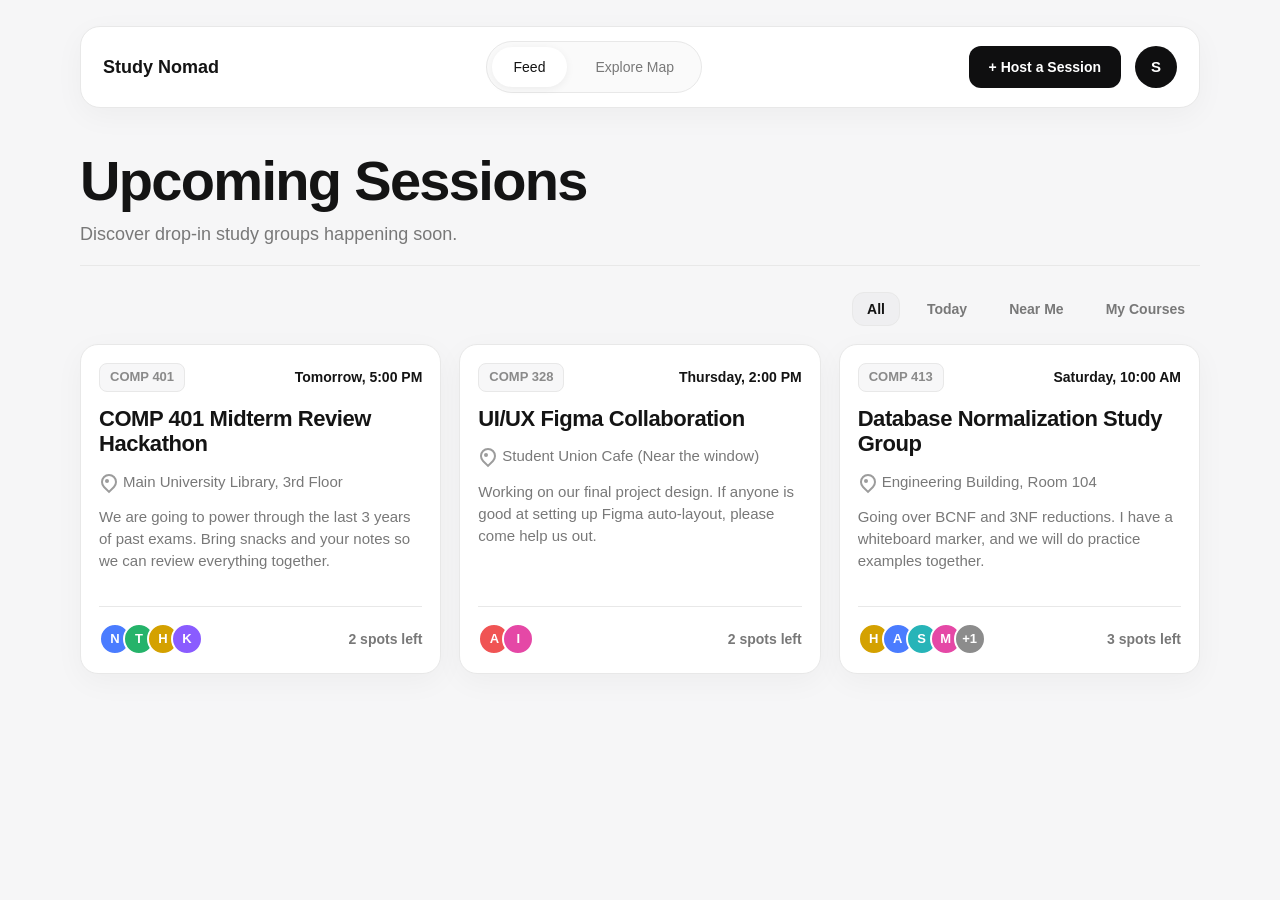
==== HomePage.html @ a81f2094 "Add files via upload Create Home page UI design  - Implement header - Add session cards layout -" ====
<!DOCTYPE html>
<html lang="en">
<head>
  <meta charset="UTF-8" />
  <meta name="viewport" content="width=device-width, initial-scale=1.0" />
  <title>Study Nomad - Home</title>
  <style>
    :root {
      --bg: #f6f6f7;
      --surface: #ffffff;
      --text: #141414;
      --muted: #787878;
      --line: #e8e8e8;
      --shadow: 0 8px 30px rgba(0, 0, 0, 0.04);
      --radius-lg: 24px;
      --radius-md: 18px;
      --radius-sm: 14px;
    }

    * {
      box-sizing: border-box;
      margin: 0;
      padding: 0;
    }

    body {
      font-family: Arial, Helvetica, sans-serif;
      background: var(--bg);
      color: var(--text);
      line-height: 1.45;
    }

    a {
      color: inherit;
      text-decoration: none;
    }

    .container {
      width: min(1120px, calc(100% - 32px));
      margin: 26px auto 48px;
    }

    .topbar {
      background: var(--surface);
      border: 1px solid var(--line);
      border-radius: 20px;
      min-height: 78px;
      display: flex;
      align-items: center;
      justify-content: space-between;
      padding: 14px 22px;
      box-shadow: var(--shadow);
      gap: 18px;
    }

    .brand {
      font-size: 18px;
      font-weight: 700;
      white-space: nowrap;
    }

    .nav-center {
      display: flex;
      align-items: center;
      justify-content: center;
      background: #fafafa;
      border: 1px solid var(--line);
      border-radius: 999px;
      padding: 5px;
      gap: 6px;
    }

    .nav-link {
      padding: 10px 22px;
      border-radius: 999px;
      color: var(--muted);
      font-size: 14px;
      font-weight: 500;
      transition: 0.2s ease;
    }

    .nav-link.active {
      background: #fff;
      color: var(--text);
      box-shadow: 0 2px 8px rgba(0, 0, 0, 0.06);
    }

    .topbar-actions {
      display: flex;
      align-items: center;
      gap: 14px;
    }

    .host-btn {
      background: #0f0f10;
      color: #fff;
      border: none;
      border-radius: 12px;
      padding: 13px 20px;
      font-size: 14px;
      font-weight: 600;
      cursor: pointer;
    }

    .avatar {
      width: 42px;
      height: 42px;
      border-radius: 50%;
      background: #0f0f10;
      color: #fff;
      display: grid;
      place-items: center;
      font-size: 15px;
      font-weight: 700;
      flex-shrink: 0;
    }

    .hero {
      margin-top: 44px;
    }

    .hero h1 {
      font-size: clamp(34px, 5vw, 56px);
      line-height: 1.05;
      margin-bottom: 10px;
      letter-spacing: -0.03em;
    }

    .hero p {
      color: var(--muted);
      font-size: 18px;
      margin-bottom: 18px;
    }

    .hero-divider {
      border: none;
      border-top: 1px solid var(--line);
      margin-top: 6px;
    }

    .filters {
      display: flex;
      justify-content: flex-end;
      flex-wrap: wrap;
      gap: 12px;
      margin: 26px 0 18px;
    }

    .filter-btn {
      border: 1px solid transparent;
      background: transparent;
      color: var(--muted);
      border-radius: 12px;
      padding: 8px 14px;
      font-size: 14px;
      font-weight: 600;
      cursor: pointer;
    }

    .filter-btn.active {
      background: #efeff1;
      color: var(--text);
      border-color: var(--line);
    }

    .sessions-grid {
      display: grid;
      grid-template-columns: repeat(3, 1fr);
      gap: 18px;
    }

    .session-card {
      background: var(--surface);
      border: 1px solid var(--line);
      border-radius: var(--radius-md);
      box-shadow: var(--shadow);
      padding: 18px;
      display: flex;
      flex-direction: column;
      min-height: 330px;
    }

    .session-top {
      display: flex;
      justify-content: space-between;
      align-items: center;
      gap: 10px;
      margin-bottom: 14px;
    }

    .tag {
      display: inline-flex;
      align-items: center;
      justify-content: center;
      min-height: 28px;
      padding: 4px 10px;
      border: 1px solid var(--line);
      background: #f7f7f8;
      border-radius: 8px;
      font-size: 13px;
      font-weight: 700;
      color: #8a8a8a;
    }

    .time {
      font-size: 14px;
      font-weight: 700;
    }

    .session-title {
      font-size: 22px;
      line-height: 1.15;
      margin-bottom: 14px;
      letter-spacing: -0.02em;
    }

    .location {
      display: flex;
      align-items: center;
      gap: 8px;
      color: var(--muted);
      font-size: 15px;
      margin-bottom: 14px;
    }

    .description {
      color: var(--muted);
      font-size: 15px;
      margin-bottom: 28px;
      display: -webkit-box;
      -webkit-line-clamp: 3;
      -webkit-box-orient: vertical;
      overflow: hidden;
    }

    .card-divider {
      border: none;
      border-top: 1px solid var(--line);
      margin-top: auto;
      margin-bottom: 16px;
    }

    .card-footer {
      display: flex;
      align-items: center;
      justify-content: space-between;
      gap: 12px;
    }

    .avatars {
      display: flex;
      align-items: center;
    }

    .mini-avatar {
      width: 32px;
      height: 32px;
      border-radius: 50%;
      display: grid;
      place-items: center;
      color: #fff;
      font-size: 13px;
      font-weight: 700;
      border: 2px solid #fff;
      margin-left: -8px;
    }

    .mini-avatar:first-child {
      margin-left: 0;
    }

    .blue { background: #4a7cff; }
    .green { background: #25b36a; }
    .yellow { background: #d4a100; }
    .purple { background: #8a5cff; }
    .red { background: #f05454; }
    .pink { background: #e548a6; }
    .teal { background: #27b4b8; }
    .gray { background: #8c8c8c; }

    .spots {
      color: var(--muted);
      font-size: 14px;
      font-weight: 600;
      white-space: nowrap;
    }

    .location-icon {
      width: 16px;
      height: 16px;
      display: inline-block;
      position: relative;
      flex-shrink: 0;
    }

    .location-icon::before {
      content: "";
      position: absolute;
      width: 12px;
      height: 12px;
      border: 2px solid #9c9c9c;
      border-radius: 50% 50% 50% 0;
      transform: rotate(-45deg);
      top: 0;
      left: 2px;
    }

    .location-icon::after {
      content: "";
      position: absolute;
      width: 4px;
      height: 4px;
      background: #9c9c9c;
      border-radius: 50%;
      top: 5px;
      left: 6px;
    }

    @media (max-width: 980px) {
      .sessions-grid {
        grid-template-columns: repeat(2, 1fr);
      }

      .topbar {
        flex-wrap: wrap;
        justify-content: center;
      }

      .brand {
        width: 100%;
        text-align: center;
      }
    }

    @media (max-width: 680px) {
      .container {
        width: min(100% - 20px, 100%);
        margin-top: 16px;
      }

      .topbar {
        padding: 14px;
        border-radius: 18px;
      }

      .nav-center {
        width: 100%;
      }

      .nav-link {
        flex: 1;
        text-align: center;
        padding: 10px 12px;
      }

      .topbar-actions {
        width: 100%;
        justify-content: space-between;
      }

      .host-btn {
        flex: 1;
      }

      .hero {
        margin-top: 28px;
      }

      .hero p {
        font-size: 16px;
      }

      .filters {
        justify-content: flex-start;
        gap: 8px;
      }

      .sessions-grid {
        grid-template-columns: 1fr;
      }

      .session-card {
        min-height: auto;
      }

      .session-title {
        font-size: 28px;
      }
    }
  </style>
</head>
<body>
  <div class="container">
    <header class="topbar">
      <a href="#" class="brand">Study Nomad</a>

      <nav class="nav-center">
        <a class="nav-link active" href="#">Feed</a>
        <a class="nav-link" href="#">Explore Map</a>
      </nav>

      <div class="topbar-actions">
        <button class="host-btn">+ Host a Session</button>
        <div class="avatar">S</div>
      </div>
    </header>

    <section class="hero">
      <h1>Upcoming Sessions</h1>
      <p>Discover drop-in study groups happening soon.</p>
      <hr class="hero-divider" />
    </section>

    <section class="filters">
      <button class="filter-btn active">All</button>
      <button class="filter-btn">Today</button>
      <button class="filter-btn">Near Me</button>
      <button class="filter-btn">My Courses</button>
    </section>

    <main class="sessions-grid">
      <article class="session-card">
        <div class="session-top">
          <span class="tag">COMP 401</span>
          <span class="time">Tomorrow, 5:00 PM</span>
        </div>

        <h2 class="session-title">COMP 401 Midterm Review Hackathon</h2>

        <div class="location">
          <span class="location-icon"></span>
          <span>Main University Library, 3rd Floor</span>
        </div>

        <p class="description">
          We are going to power through the last 3 years of past exams. Bring snacks and your notes so we can review everything together.
        </p>

        <hr class="card-divider" />

        <div class="card-footer">
          <div class="avatars">
            <div class="mini-avatar blue">N</div>
            <div class="mini-avatar green">T</div>
            <div class="mini-avatar yellow">H</div>
            <div class="mini-avatar purple">K</div>
          </div>
          <span class="spots">2 spots left</span>
        </div>
      </article>

      <article class="session-card">
        <div class="session-top">
          <span class="tag">COMP 328</span>
          <span class="time">Thursday, 2:00 PM</span>
        </div>

        <h2 class="session-title">UI/UX Figma Collaboration</h2>

        <div class="location">
          <span class="location-icon"></span>
          <span>Student Union Cafe (Near the window)</span>
        </div>

        <p class="description">
          Working on our final project design. If anyone is good at setting up Figma auto-layout, please come help us out.
        </p>

        <hr class="card-divider" />

        <div class="card-footer">
          <div class="avatars">
            <div class="mini-avatar red">A</div>
            <div class="mini-avatar pink">I</div>
          </div>
          <span class="spots">2 spots left</span>
        </div>
      </article>

      <article class="session-card">
        <div class="session-top">
          <span class="tag">COMP 413</span>
          <span class="time">Saturday, 10:00 AM</span>
        </div>

        <h2 class="session-title">Database Normalization Study Group</h2>

        <div class="location">
          <span class="location-icon"></span>
          <span>Engineering Building, Room 104</span>
        </div>

        <p class="description">
          Going over BCNF and 3NF reductions. I have a whiteboard marker, and we will do practice examples together.
        </p>

        <hr class="card-divider" />

        <div class="card-footer">
          <div class="avatars">
            <div class="mini-avatar yellow">H</div>
            <div class="mini-avatar blue">A</div>
            <div class="mini-avatar teal">S</div>
            <div class="mini-avatar pink">M</div>
            <div class="mini-avatar gray">+1</div>
          </div>
          <span class="spots">3 spots left</span>
        </div>
      </article>
    </main>
  </div>
</body>
</html>
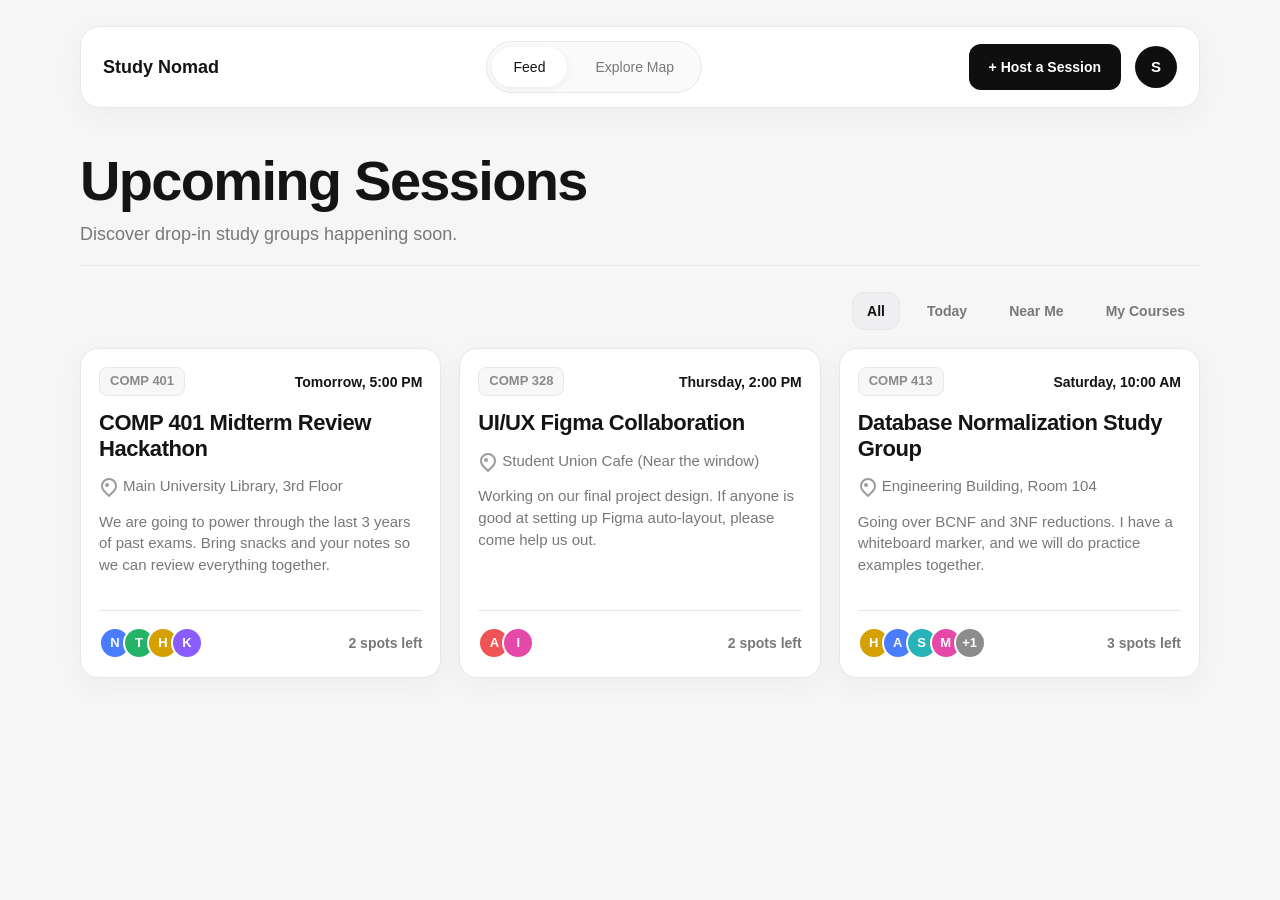
==== commit c3aeab48: "Added style.css Removed css part from HomePage Created a new file containing css part" ====
--- a/HomePage.html
+++ b/HomePage.html
@@ -1,393 +1,10 @@
 <!DOCTYPE html>
 <html lang="en">
-<head>
-  <meta charset="UTF-8" />
-  <meta name="viewport" content="width=device-width, initial-scale=1.0" />
-  <title>Study Nomad - Home</title>
-  <style>
-    :root {
-      --bg: #f6f6f7;
-      --surface: #ffffff;
-      --text: #141414;
-      --muted: #787878;
-      --line: #e8e8e8;
-      --shadow: 0 8px 30px rgba(0, 0, 0, 0.04);
-      --radius-lg: 24px;
-      --radius-md: 18px;
-      --radius-sm: 14px;
-    }
-
-    * {
-      box-sizing: border-box;
-      margin: 0;
-      padding: 0;
-    }
-
-    body {
-      font-family: Arial, Helvetica, sans-serif;
-      background: var(--bg);
-      color: var(--text);
-      line-height: 1.45;
-    }
-
-    a {
-      color: inherit;
-      text-decoration: none;
-    }
-
-    .container {
-      width: min(1120px, calc(100% - 32px));
-      margin: 26px auto 48px;
-    }
-
-    .topbar {
-      background: var(--surface);
-      border: 1px solid var(--line);
-      border-radius: 20px;
-      min-height: 78px;
-      display: flex;
-      align-items: center;
-      justify-content: space-between;
-      padding: 14px 22px;
-      box-shadow: var(--shadow);
-      gap: 18px;
-    }
-
-    .brand {
-      font-size: 18px;
-      font-weight: 700;
-      white-space: nowrap;
-    }
-
-    .nav-center {
-      display: flex;
-      align-items: center;
-      justify-content: center;
-      background: #fafafa;
-      border: 1px solid var(--line);
-      border-radius: 999px;
-      padding: 5px;
-      gap: 6px;
-    }
-
-    .nav-link {
-      padding: 10px 22px;
-      border-radius: 999px;
-      color: var(--muted);
-      font-size: 14px;
-      font-weight: 500;
-      transition: 0.2s ease;
-    }
-
-    .nav-link.active {
-      background: #fff;
-      color: var(--text);
-      box-shadow: 0 2px 8px rgba(0, 0, 0, 0.06);
-    }
-
-    .topbar-actions {
-      display: flex;
-      align-items: center;
-      gap: 14px;
-    }
-
-    .host-btn {
-      background: #0f0f10;
-      color: #fff;
-      border: none;
-      border-radius: 12px;
-      padding: 13px 20px;
-      font-size: 14px;
-      font-weight: 600;
-      cursor: pointer;
-    }
-
-    .avatar {
-      width: 42px;
-      height: 42px;
-      border-radius: 50%;
-      background: #0f0f10;
-      color: #fff;
-      display: grid;
-      place-items: center;
-      font-size: 15px;
-      font-weight: 700;
-      flex-shrink: 0;
-    }
-
-    .hero {
-      margin-top: 44px;
-    }
-
-    .hero h1 {
-      font-size: clamp(34px, 5vw, 56px);
-      line-height: 1.05;
-      margin-bottom: 10px;
-      letter-spacing: -0.03em;
-    }
-
-    .hero p {
-      color: var(--muted);
-      font-size: 18px;
-      margin-bottom: 18px;
-    }
-
-    .hero-divider {
-      border: none;
-      border-top: 1px solid var(--line);
-      margin-top: 6px;
-    }
-
-    .filters {
-      display: flex;
-      justify-content: flex-end;
-      flex-wrap: wrap;
-      gap: 12px;
-      margin: 26px 0 18px;
-    }
-
-    .filter-btn {
-      border: 1px solid transparent;
-      background: transparent;
-      color: var(--muted);
-      border-radius: 12px;
-      padding: 8px 14px;
-      font-size: 14px;
-      font-weight: 600;
-      cursor: pointer;
-    }
-
-    .filter-btn.active {
-      background: #efeff1;
-      color: var(--text);
-      border-color: var(--line);
-    }
-
-    .sessions-grid {
-      display: grid;
-      grid-template-columns: repeat(3, 1fr);
-      gap: 18px;
-    }
-
-    .session-card {
-      background: var(--surface);
-      border: 1px solid var(--line);
-      border-radius: var(--radius-md);
-      box-shadow: var(--shadow);
-      padding: 18px;
-      display: flex;
-      flex-direction: column;
-      min-height: 330px;
-    }
-
-    .session-top {
-      display: flex;
-      justify-content: space-between;
-      align-items: center;
-      gap: 10px;
-      margin-bottom: 14px;
-    }
-
-    .tag {
-      display: inline-flex;
-      align-items: center;
-      justify-content: center;
-      min-height: 28px;
-      padding: 4px 10px;
-      border: 1px solid var(--line);
-      background: #f7f7f8;
-      border-radius: 8px;
-      font-size: 13px;
-      font-weight: 700;
-      color: #8a8a8a;
-    }
-
-    .time {
-      font-size: 14px;
-      font-weight: 700;
-    }
-
-    .session-title {
-      font-size: 22px;
-      line-height: 1.15;
-      margin-bottom: 14px;
-      letter-spacing: -0.02em;
-    }
-
-    .location {
-      display: flex;
-      align-items: center;
-      gap: 8px;
-      color: var(--muted);
-      font-size: 15px;
-      margin-bottom: 14px;
-    }
-
-    .description {
-      color: var(--muted);
-      font-size: 15px;
-      margin-bottom: 28px;
-      display: -webkit-box;
-      -webkit-line-clamp: 3;
-      -webkit-box-orient: vertical;
-      overflow: hidden;
-    }
-
-    .card-divider {
-      border: none;
-      border-top: 1px solid var(--line);
-      margin-top: auto;
-      margin-bottom: 16px;
-    }
-
-    .card-footer {
-      display: flex;
-      align-items: center;
-      justify-content: space-between;
-      gap: 12px;
-    }
-
-    .avatars {
-      display: flex;
-      align-items: center;
-    }
-
-    .mini-avatar {
-      width: 32px;
-      height: 32px;
-      border-radius: 50%;
-      display: grid;
-      place-items: center;
-      color: #fff;
-      font-size: 13px;
-      font-weight: 700;
-      border: 2px solid #fff;
-      margin-left: -8px;
-    }
-
-    .mini-avatar:first-child {
-      margin-left: 0;
-    }
-
-    .blue { background: #4a7cff; }
-    .green { background: #25b36a; }
-    .yellow { background: #d4a100; }
-    .purple { background: #8a5cff; }
-    .red { background: #f05454; }
-    .pink { background: #e548a6; }
-    .teal { background: #27b4b8; }
-    .gray { background: #8c8c8c; }
-
-    .spots {
-      color: var(--muted);
-      font-size: 14px;
-      font-weight: 600;
-      white-space: nowrap;
-    }
-
-    .location-icon {
-      width: 16px;
-      height: 16px;
-      display: inline-block;
-      position: relative;
-      flex-shrink: 0;
-    }
-
-    .location-icon::before {
-      content: "";
-      position: absolute;
-      width: 12px;
-      height: 12px;
-      border: 2px solid #9c9c9c;
-      border-radius: 50% 50% 50% 0;
-      transform: rotate(-45deg);
-      top: 0;
-      left: 2px;
-    }
-
-    .location-icon::after {
-      content: "";
-      position: absolute;
-      width: 4px;
-      height: 4px;
-      background: #9c9c9c;
-      border-radius: 50%;
-      top: 5px;
-      left: 6px;
-    }
-
-    @media (max-width: 980px) {
-      .sessions-grid {
-        grid-template-columns: repeat(2, 1fr);
-      }
-
-      .topbar {
-        flex-wrap: wrap;
-        justify-content: center;
-      }
-
-      .brand {
-        width: 100%;
-        text-align: center;
-      }
-    }
-
-    @media (max-width: 680px) {
-      .container {
-        width: min(100% - 20px, 100%);
-        margin-top: 16px;
-      }
-
-      .topbar {
-        padding: 14px;
-        border-radius: 18px;
-      }
-
-      .nav-center {
-        width: 100%;
-      }
-
-      .nav-link {
-        flex: 1;
-        text-align: center;
-        padding: 10px 12px;
-      }
-
-      .topbar-actions {
-        width: 100%;
-        justify-content: space-between;
-      }
-
-      .host-btn {
-        flex: 1;
-      }
-
-      .hero {
-        margin-top: 28px;
-      }
-
-      .hero p {
-        font-size: 16px;
-      }
-
-      .filters {
-        justify-content: flex-start;
-        gap: 8px;
-      }
-
-      .sessions-grid {
-        grid-template-columns: 1fr;
-      }
-
-      .session-card {
-        min-height: auto;
-      }
-
-      .session-title {
-        font-size: 28px;
-      }
-    }
-  </style>
+  <head>
+    <link rel="stylesheet" href="style.css" />
+    <meta charset="UTF-8" />
+    <meta name="viewport" content="width=device-width, initial-scale=1.0" />
+    <title>Study Nomad - Home</title>
 </head>
 <body>
   <div class="container">
--- a/style.css
+++ b/style.css
@@ -0,0 +1,664 @@
+:root {
+  --bg: #f6f6f7;
+  --surface: #ffffff;
+  --text: #141414;
+  --muted: #787878;
+  --line: #e8e8e8;
+  --shadow: 0 8px 30px rgba(0, 0, 0, 0.04);
+  --radius-lg: 24px;
+  --radius-md: 18px;
+  --radius-sm: 14px;
+}
+
+* {
+  box-sizing: border-box;
+  margin: 0;
+  padding: 0;
+}
+
+body {
+  font-family: Arial, Helvetica, sans-serif;
+  background: var(--bg);
+  color: var(--text);
+  line-height: 1.45;
+}
+
+a {
+  color: inherit;
+  text-decoration: none;
+}
+
+button,
+input {
+  font: inherit;
+}
+
+img {
+  max-width: 100%;
+  display: block;
+}
+
+.container {
+  width: min(1120px, calc(100% - 32px));
+  margin: 26px auto 48px;
+}
+
+/* =========================
+   HEADER
+========================= */
+
+.topbar {
+  background: var(--surface);
+  border: 1px solid var(--line);
+  border-radius: 20px;
+  min-height: 78px;
+  display: flex;
+  align-items: center;
+  justify-content: space-between;
+  padding: 14px 22px;
+  box-shadow: var(--shadow);
+  gap: 18px;
+}
+
+.brand {
+  font-size: 18px;
+  font-weight: 700;
+  white-space: nowrap;
+}
+
+.nav-center {
+  display: flex;
+  align-items: center;
+  justify-content: center;
+  background: #fafafa;
+  border: 1px solid var(--line);
+  border-radius: 999px;
+  padding: 5px;
+  gap: 6px;
+}
+
+.nav-link {
+  padding: 10px 22px;
+  border-radius: 999px;
+  color: var(--muted);
+  font-size: 14px;
+  font-weight: 500;
+  transition: 0.2s ease;
+}
+
+.nav-link.active {
+  background: #fff;
+  color: var(--text);
+  box-shadow: 0 2px 8px rgba(0, 0, 0, 0.06);
+}
+
+.topbar-actions {
+  display: flex;
+  align-items: center;
+  gap: 14px;
+}
+
+.host-btn {
+  background: #0f0f10;
+  color: #fff;
+  border: none;
+  border-radius: 12px;
+  padding: 13px 20px;
+  font-size: 14px;
+  font-weight: 600;
+  cursor: pointer;
+  transition: 0.2s ease;
+}
+
+.host-btn:hover {
+  opacity: 0.92;
+}
+
+.avatar {
+  width: 42px;
+  height: 42px;
+  border-radius: 50%;
+  background: #0f0f10;
+  color: #fff;
+  display: grid;
+  place-items: center;
+  font-size: 15px;
+  font-weight: 700;
+  flex-shrink: 0;
+}
+
+/* =========================
+   HOME PAGE
+========================= */
+
+.hero {
+  margin-top: 44px;
+}
+
+.hero h1 {
+  font-size: clamp(34px, 5vw, 56px);
+  line-height: 1.05;
+  margin-bottom: 10px;
+  letter-spacing: -0.03em;
+}
+
+.hero p {
+  color: var(--muted);
+  font-size: 18px;
+  margin-bottom: 18px;
+}
+
+.hero-divider {
+  border: none;
+  border-top: 1px solid var(--line);
+  margin-top: 6px;
+}
+
+.filters {
+  display: flex;
+  justify-content: flex-end;
+  flex-wrap: wrap;
+  gap: 12px;
+  margin: 26px 0 18px;
+}
+
+.filter-btn {
+  border: 1px solid transparent;
+  background: transparent;
+  color: var(--muted);
+  border-radius: 12px;
+  padding: 8px 14px;
+  font-size: 14px;
+  font-weight: 600;
+  cursor: pointer;
+  transition: 0.2s ease;
+}
+
+.filter-btn.active {
+  background: #efeff1;
+  color: var(--text);
+  border-color: var(--line);
+}
+
+.sessions-grid {
+  display: grid;
+  grid-template-columns: repeat(3, 1fr);
+  gap: 18px;
+}
+
+.session-card-link {
+  text-decoration: none;
+  color: inherit;
+  display: block;
+}
+
+.session-card-link .session-card {
+  transition: transform 0.2s ease, box-shadow 0.2s ease;
+}
+
+.session-card-link:hover .session-card {
+  transform: translateY(-4px);
+  box-shadow: 0 12px 30px rgba(0, 0, 0, 0.08);
+}
+
+.session-card {
+  background: var(--surface);
+  border: 1px solid var(--line);
+  border-radius: var(--radius-md);
+  box-shadow: var(--shadow);
+  padding: 18px;
+  display: flex;
+  flex-direction: column;
+  min-height: 330px;
+}
+
+.session-top {
+  display: flex;
+  justify-content: space-between;
+  align-items: center;
+  gap: 10px;
+  margin-bottom: 14px;
+}
+
+.tag {
+  display: inline-flex;
+  align-items: center;
+  justify-content: center;
+  min-height: 28px;
+  padding: 4px 10px;
+  border: 1px solid var(--line);
+  background: #f7f7f8;
+  border-radius: 8px;
+  font-size: 13px;
+  font-weight: 700;
+  color: #8a8a8a;
+}
+
+.time {
+  font-size: 14px;
+  font-weight: 700;
+}
+
+.session-title {
+  font-size: 22px;
+  line-height: 1.15;
+  margin-bottom: 14px;
+  letter-spacing: -0.02em;
+}
+
+.location {
+  display: flex;
+  align-items: center;
+  gap: 8px;
+  color: var(--muted);
+  font-size: 15px;
+  margin-bottom: 14px;
+}
+
+.description {
+  color: var(--muted);
+  font-size: 15px;
+  margin-bottom: 28px;
+  display: -webkit-box;
+  -webkit-box-orient: vertical;
+  -webkit-line-clamp: 3;
+  overflow: hidden;
+}
+
+.card-divider {
+  border: none;
+  border-top: 1px solid var(--line);
+  margin-top: auto;
+  margin-bottom: 16px;
+}
+
+.card-footer {
+  display: flex;
+  align-items: center;
+  justify-content: space-between;
+  gap: 12px;
+}
+
+.avatars {
+  display: flex;
+  align-items: center;
+}
+
+.mini-avatar {
+  width: 32px;
+  height: 32px;
+  border-radius: 50%;
+  display: grid;
+  place-items: center;
+  color: #fff;
+  font-size: 13px;
+  font-weight: 700;
+  border: 2px solid #fff;
+  margin-left: -8px;
+}
+
+.mini-avatar:first-child {
+  margin-left: 0;
+}
+
+.spots {
+  color: var(--muted);
+  font-size: 14px;
+  font-weight: 600;
+  white-space: nowrap;
+}
+
+/* =========================
+   SESSION DETAILS PAGE
+========================= */
+
+.session-details-page {
+  margin-top: 18px;
+}
+
+.back-link {
+  display: inline-block;
+  margin: 28px 0 20px;
+  color: #6f6f6f;
+  font-weight: 500;
+  transition: 0.2s ease;
+}
+
+.back-link:hover {
+  color: #111;
+}
+
+.session-hero-card,
+.session-section {
+  background: #fff;
+  border: 1px solid #e8e8e8;
+  border-radius: 20px;
+  box-shadow: 0 8px 30px rgba(0, 0, 0, 0.04);
+}
+
+.session-hero-card {
+  display: flex;
+  justify-content: space-between;
+  gap: 24px;
+  padding: 28px;
+  margin-bottom: 24px;
+  flex-wrap: wrap;
+}
+
+.session-main-info {
+  flex: 1 1 500px;
+}
+
+.session-main-info h1 {
+  font-size: clamp(30px, 5vw, 54px);
+  line-height: 1.08;
+  margin: 18px 0 14px;
+  letter-spacing: -0.03em;
+}
+
+.session-meta {
+  color: #787878;
+  font-size: 18px;
+}
+
+.session-side-box {
+  width: 220px;
+  min-height: 190px;
+  border: 1px solid #ececec;
+  border-radius: 18px;
+  background: #f7f7f8;
+  padding: 24px;
+  display: flex;
+  flex-direction: column;
+  justify-content: center;
+  align-items: center;
+  flex-shrink: 0;
+}
+
+.session-side-box h2 {
+  font-size: 42px;
+  margin-bottom: 8px;
+}
+
+.session-side-box p {
+  color: #787878;
+  margin-bottom: 20px;
+}
+
+.rsvp-btn {
+  width: 100%;
+  border: none;
+  background: #111;
+  color: #fff;
+  border-radius: 12px;
+  padding: 14px;
+  font-weight: 700;
+  cursor: pointer;
+  transition: 0.2s ease;
+}
+
+.rsvp-btn:hover {
+  opacity: 0.92;
+}
+
+.session-section {
+  padding: 28px;
+  margin-bottom: 24px;
+}
+
+.session-section h2 {
+  margin-bottom: 14px;
+  font-size: 30px;
+}
+
+.session-section p {
+  color: #787878;
+  font-size: 17px;
+}
+
+.session-bottom-grid {
+  display: grid;
+  grid-template-columns: 2fr 1fr;
+  gap: 24px;
+}
+
+.message-box {
+  min-height: 180px;
+  border: 1px solid #ececec;
+  border-radius: 14px;
+  display: grid;
+  place-items: center;
+  color: #8a8a8a;
+  margin-bottom: 18px;
+  text-align: center;
+  padding: 20px;
+}
+
+.message-form {
+  display: flex;
+  gap: 12px;
+}
+
+.message-form input {
+  flex: 1;
+  border: 1px solid #ddd;
+  border-radius: 12px;
+  padding: 14px 16px;
+  font-size: 15px;
+  outline: none;
+}
+
+.message-form input:focus {
+  border-color: #bbb;
+}
+
+.message-form button {
+  border: none;
+  background: #111;
+  color: #fff;
+  border-radius: 12px;
+  padding: 14px 22px;
+  font-weight: 700;
+  cursor: pointer;
+  transition: 0.2s ease;
+}
+
+.message-form button:hover {
+  opacity: 0.92;
+}
+
+.attendees-box .attendee-item {
+  display: flex;
+  align-items: center;
+  gap: 12px;
+  margin-bottom: 16px;
+}
+
+.attendee-item strong {
+  display: block;
+  font-size: 16px;
+}
+
+.attendee-item p {
+  font-size: 14px;
+  color: #8a8a8a;
+}
+
+/* =========================
+   LOCATION ICON
+========================= */
+
+.location-icon {
+  width: 16px;
+  height: 16px;
+  display: inline-block;
+  position: relative;
+  flex-shrink: 0;
+}
+
+.location-icon::before {
+  content: "";
+  position: absolute;
+  width: 12px;
+  height: 12px;
+  border: 2px solid #9c9c9c;
+  border-radius: 50% 50% 50% 0;
+  transform: rotate(-45deg);
+  top: 0;
+  left: 2px;
+}
+
+.location-icon::after {
+  content: "";
+  position: absolute;
+  width: 4px;
+  height: 4px;
+  background: #9c9c9c;
+  border-radius: 50%;
+  top: 5px;
+  left: 6px;
+}
+
+/* =========================
+   AVATAR COLORS
+========================= */
+
+.blue {
+  background: #4a7cff;
+}
+
+.green {
+  background: #25b36a;
+}
+
+.yellow {
+  background: #d4a100;
+}
+
+.purple {
+  background: #8a5cff;
+}
+
+.red {
+  background: #f05454;
+}
+
+.pink {
+  background: #e548a6;
+}
+
+.teal {
+  background: #27b4b8;
+}
+
+.gray {
+  background: #8c8c8c;
+}
+
+/* =========================
+   RESPONSIVE
+========================= */
+
+@media (max-width: 980px) {
+  .sessions-grid {
+    grid-template-columns: repeat(2, 1fr);
+  }
+
+  .topbar {
+    flex-wrap: wrap;
+    justify-content: center;
+  }
+
+  .brand {
+    width: 100%;
+    text-align: center;
+  }
+
+  .session-bottom-grid {
+    grid-template-columns: 1fr;
+  }
+}
+
+@media (max-width: 680px) {
+  .container {
+    width: min(100% - 20px, 100%);
+    margin-top: 16px;
+  }
+
+  .topbar {
+    padding: 14px;
+    border-radius: 18px;
+  }
+
+  .nav-center {
+    width: 100%;
+  }
+
+  .nav-link {
+    flex: 1;
+    text-align: center;
+    padding: 10px 12px;
+  }
+
+  .topbar-actions {
+    width: 100%;
+    justify-content: space-between;
+  }
+
+  .host-btn {
+    flex: 1;
+  }
+
+  .hero {
+    margin-top: 28px;
+  }
+
+  .hero p {
+    font-size: 16px;
+  }
+
+  .filters {
+    justify-content: flex-start;
+    gap: 8px;
+  }
+
+  .sessions-grid {
+    grid-template-columns: 1fr;
+  }
+
+  .session-card {
+    min-height: auto;
+  }
+
+  .session-title {
+    font-size: 28px;
+  }
+
+  .session-hero-card {
+    padding: 20px;
+  }
+
+  .session-section {
+    padding: 20px;
+  }
+
+  .session-side-box {
+    width: 100%;
+  }
+
+  .message-form {
+    flex-direction: column;
+  }
+
+  .message-form button {
+    width: 100%;
+  }
+
+  .session-section h2 {
+    font-size: 24px;
+  }
+
+  .session-meta {
+    font-size: 16px;
+  }
+}
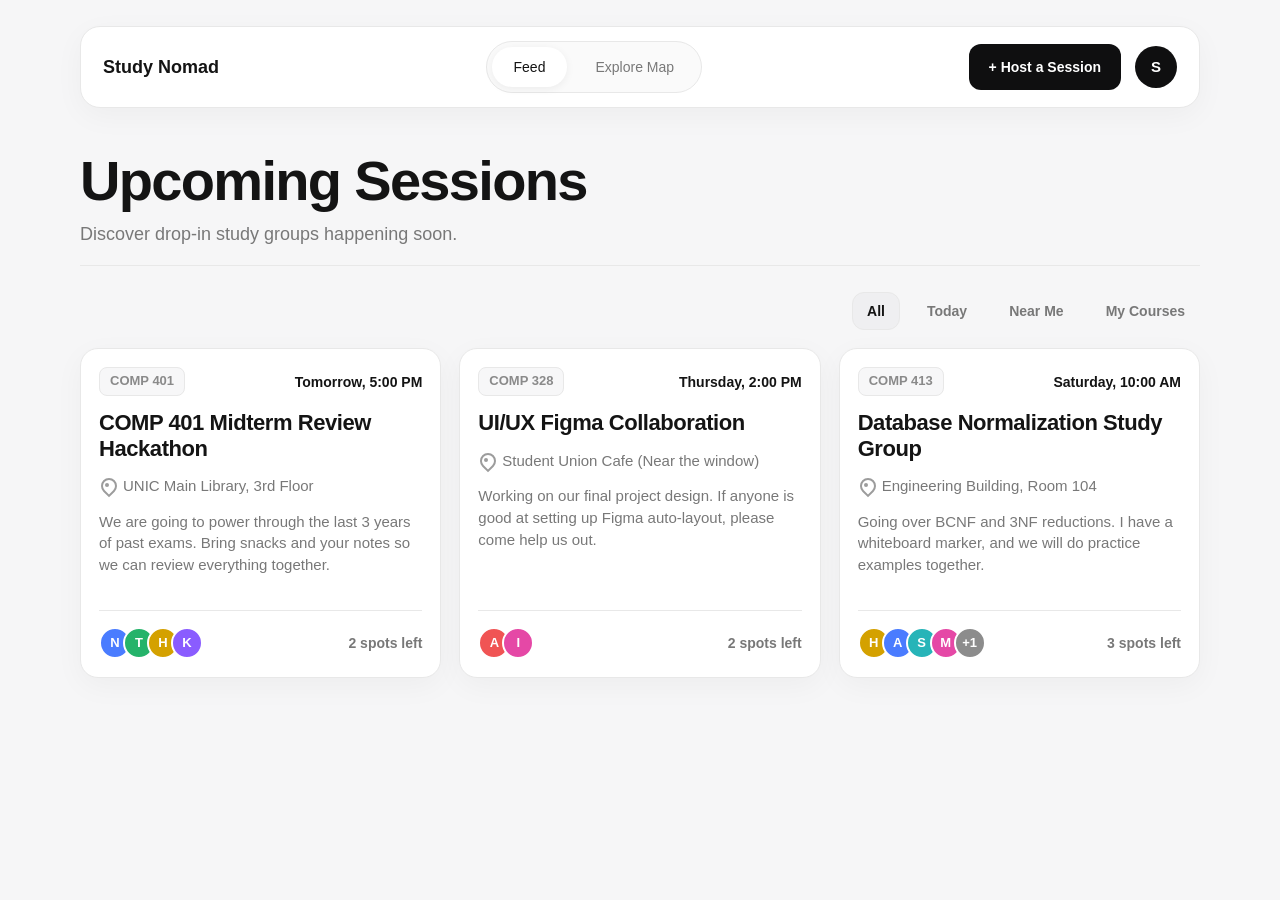
==== commit 4229ae86: "added explore page with a map, session details, and made all hrefs working with the navigation" ====
--- a/HomePage.html
+++ b/HomePage.html
@@ -1,130 +1,191 @@
-<!DOCTYPE html>
-<html lang="en">
-  <head>
-    <link rel="stylesheet" href="style.css" />
-    <meta charset="UTF-8" />
-    <meta name="viewport" content="width=device-width, initial-scale=1.0" />
-    <title>Study Nomad - Home</title>
-</head>
-<body>
-  <div class="container">
-    <header class="topbar">
-      <a href="#" class="brand">Study Nomad</a>
-
-      <nav class="nav-center">
-        <a class="nav-link active" href="#">Feed</a>
-        <a class="nav-link" href="#">Explore Map</a>
-      </nav>
-
-      <div class="topbar-actions">
-        <button class="host-btn">+ Host a Session</button>
-        <div class="avatar">S</div>
-      </div>
-    </header>
-
-    <section class="hero">
-      <h1>Upcoming Sessions</h1>
-      <p>Discover drop-in study groups happening soon.</p>
-      <hr class="hero-divider" />
-    </section>
-
-    <section class="filters">
-      <button class="filter-btn active">All</button>
-      <button class="filter-btn">Today</button>
-      <button class="filter-btn">Near Me</button>
-      <button class="filter-btn">My Courses</button>
-    </section>
-
-    <main class="sessions-grid">
-      <article class="session-card">
-        <div class="session-top">
-          <span class="tag">COMP 401</span>
-          <span class="time">Tomorrow, 5:00 PM</span>
-        </div>
-
-        <h2 class="session-title">COMP 401 Midterm Review Hackathon</h2>
-
-        <div class="location">
-          <span class="location-icon"></span>
-          <span>Main University Library, 3rd Floor</span>
-        </div>
-
-        <p class="description">
-          We are going to power through the last 3 years of past exams. Bring snacks and your notes so we can review everything together.
-        </p>
-
-        <hr class="card-divider" />
-
-        <div class="card-footer">
-          <div class="avatars">
-            <div class="mini-avatar blue">N</div>
-            <div class="mini-avatar green">T</div>
-            <div class="mini-avatar yellow">H</div>
-            <div class="mini-avatar purple">K</div>
-          </div>
-          <span class="spots">2 spots left</span>
-        </div>
-      </article>
-
-      <article class="session-card">
-        <div class="session-top">
-          <span class="tag">COMP 328</span>
-          <span class="time">Thursday, 2:00 PM</span>
-        </div>
-
-        <h2 class="session-title">UI/UX Figma Collaboration</h2>
-
-        <div class="location">
-          <span class="location-icon"></span>
-          <span>Student Union Cafe (Near the window)</span>
-        </div>
-
-        <p class="description">
-          Working on our final project design. If anyone is good at setting up Figma auto-layout, please come help us out.
-        </p>
-
-        <hr class="card-divider" />
-
-        <div class="card-footer">
-          <div class="avatars">
-            <div class="mini-avatar red">A</div>
-            <div class="mini-avatar pink">I</div>
-          </div>
-          <span class="spots">2 spots left</span>
-        </div>
-      </article>
-
-      <article class="session-card">
-        <div class="session-top">
-          <span class="tag">COMP 413</span>
-          <span class="time">Saturday, 10:00 AM</span>
-        </div>
-
-        <h2 class="session-title">Database Normalization Study Group</h2>
-
-        <div class="location">
-          <span class="location-icon"></span>
-          <span>Engineering Building, Room 104</span>
-        </div>
-
-        <p class="description">
-          Going over BCNF and 3NF reductions. I have a whiteboard marker, and we will do practice examples together.
-        </p>
-
-        <hr class="card-divider" />
-
-        <div class="card-footer">
-          <div class="avatars">
-            <div class="mini-avatar yellow">H</div>
-            <div class="mini-avatar blue">A</div>
-            <div class="mini-avatar teal">S</div>
-            <div class="mini-avatar pink">M</div>
-            <div class="mini-avatar gray">+1</div>
-          </div>
-          <span class="spots">3 spots left</span>
-        </div>
-      </article>
-    </main>
-  </div>
-</body>
-</html>
+<!DOCTYPE html>
+<html lang="en">
+  <head>
+    <link rel="stylesheet" href="style.css" />
+    <meta charset="UTF-8" />
+    <meta name="viewport" content="width=device-width, initial-scale=1.0" />
+    <title>Study Nomad - Home</title>
+</head>
+<body>
+  <div class="container">
+    <header class="topbar">
+      <a href="HomePage.html" class="brand">Study Nomad</a>
+
+      <nav class="nav-center">
+        <a class="nav-link active" href="HomePage.html">Feed</a>
+        <a class="nav-link" href="ExplorePage.html">Explore Map</a>
+      </nav>
+
+      <div class="topbar-actions">
+        <button class="host-btn">+ Host a Session</button>
+        <div class="avatar">S</div>
+      </div>
+    </header>
+
+    <section class="hero">
+      <h1>Upcoming Sessions</h1>
+      <p>Discover drop-in study groups happening soon.</p>
+      <hr class="hero-divider" />
+    </section>
+
+    <section class="filters">
+      <button class="filter-btn active" onclick="applyFilter('all', this)">All</button>
+      <button class="filter-btn" onclick="applyFilter('today', this)">Today</button>
+      <button class="filter-btn" onclick="applyFilter('near', this)">Near Me</button>
+      <button class="filter-btn" onclick="applyFilter('courses', this)">My Courses</button>
+    </section>
+
+    <!--
+      Each card gets data attributes used by the filter:
+        data-day   : "today" | "tomorrow" | "thursday" | "saturday"
+        data-dist  : "near" | "far"   (near = on/adjacent to UNIC campus)
+        data-mine  : "true" | "false"  (true = matches the user's enrolled courses: COMP 401, COMP 413)
+    -->
+    <main class="sessions-grid" id="sessions-grid">
+
+      <a class="session-card-link" href="SessionDetail.html?id=1"
+         data-day="tomorrow" data-dist="near" data-mine="true">
+        <article class="session-card">
+          <div class="session-top">
+            <span class="tag">COMP 401</span>
+            <span class="time">Tomorrow, 5:00 PM</span>
+          </div>
+
+          <h2 class="session-title">COMP 401 Midterm Review Hackathon</h2>
+
+          <div class="location">
+            <span class="location-icon"></span>
+            <span>UNIC Main Library, 3rd Floor</span>
+          </div>
+
+          <p class="description">
+            We are going to power through the last 3 years of past exams. Bring snacks and your notes so we can review everything together.
+          </p>
+
+          <hr class="card-divider" />
+
+          <div class="card-footer">
+            <div class="avatars">
+              <div class="mini-avatar blue">N</div>
+              <div class="mini-avatar green">T</div>
+              <div class="mini-avatar yellow">H</div>
+              <div class="mini-avatar purple">K</div>
+            </div>
+            <span class="spots">2 spots left</span>
+          </div>
+        </article>
+      </a>
+
+      <a class="session-card-link" href="SessionDetail.html?id=2"
+         data-day="thursday" data-dist="near" data-mine="false">
+        <article class="session-card">
+          <div class="session-top">
+            <span class="tag">COMP 328</span>
+            <span class="time">Thursday, 2:00 PM</span>
+          </div>
+
+          <h2 class="session-title">UI/UX Figma Collaboration</h2>
+
+          <div class="location">
+            <span class="location-icon"></span>
+            <span>Student Union Cafe (Near the window)</span>
+          </div>
+
+          <p class="description">
+            Working on our final project design. If anyone is good at setting up Figma auto-layout, please come help us out.
+          </p>
+
+          <hr class="card-divider" />
+
+          <div class="card-footer">
+            <div class="avatars">
+              <div class="mini-avatar red">A</div>
+              <div class="mini-avatar pink">I</div>
+            </div>
+            <span class="spots">2 spots left</span>
+          </div>
+        </article>
+      </a>
+
+      <a class="session-card-link" href="SessionDetail.html?id=3"
+         data-day="saturday" data-dist="near" data-mine="true">
+        <article class="session-card">
+          <div class="session-top">
+            <span class="tag">COMP 413</span>
+            <span class="time">Saturday, 10:00 AM</span>
+          </div>
+
+          <h2 class="session-title">Database Normalization Study Group</h2>
+
+          <div class="location">
+            <span class="location-icon"></span>
+            <span>Engineering Building, Room 104</span>
+          </div>
+
+          <p class="description">
+            Going over BCNF and 3NF reductions. I have a whiteboard marker, and we will do practice examples together.
+          </p>
+
+          <hr class="card-divider" />
+
+          <div class="card-footer">
+            <div class="avatars">
+              <div class="mini-avatar yellow">H</div>
+              <div class="mini-avatar blue">A</div>
+              <div class="mini-avatar teal">S</div>
+              <div class="mini-avatar pink">M</div>
+              <div class="mini-avatar gray">+1</div>
+            </div>
+            <span class="spots">3 spots left</span>
+          </div>
+        </article>
+      </a>
+    </main>
+
+    <!-- Empty state shown when no cards match -->
+    <div id="no-results" style="display:none; text-align:center; padding:60px 20px; color:#787878; font-size:16px;">
+      No sessions match this filter right now.
+    </div>
+  </div>
+
+  <script>
+    function applyFilter(filter, btn) {
+      // Update active button
+      document.querySelectorAll('.filter-btn').forEach(function(b) {
+        b.classList.remove('active');
+      });
+      btn.classList.add('active');
+
+      var cards = document.querySelectorAll('#sessions-grid .session-card-link');
+      var visible = 0;
+
+      // Get today's day name (lowercase)
+      var days = ['sunday','monday','tuesday','wednesday','thursday','friday','saturday'];
+      var todayName = days[new Date().getDay()];
+
+      cards.forEach(function(card) {
+        var show = false;
+        var day   = card.getAttribute('data-day');
+        var dist  = card.getAttribute('data-dist');
+        var mine  = card.getAttribute('data-mine');
+
+        if (filter === 'all') {
+          show = true;
+        } else if (filter === 'today') {
+          // "today" data-day OR the day name matches today
+          show = (day === 'today' || day === todayName);
+        } else if (filter === 'near') {
+          show = (dist === 'near');
+        } else if (filter === 'courses') {
+          show = (mine === 'true');
+        }
+
+        card.style.display = show ? 'block' : 'none';
+        if (show) visible++;
+      });
+
+      document.getElementById('no-results').style.display = visible === 0 ? 'block' : 'none';
+    }
+  </script>
+</body>
+</html>
--- a/style.css
+++ b/style.css
@@ -661,4 +661,181 @@
   .session-meta {
     font-size: 16px;
   }
-}+}
+/* =========================
+   EXPLORE MAP PAGE
+========================= */
+
+.explore-layout {
+  display: grid;
+  grid-template-columns: 300px 1fr;
+  gap: 18px;
+  margin-top: 18px;
+  min-height: 560px;
+}
+
+.explore-sidebar {
+  background: var(--surface);
+  border: 1px solid var(--line);
+  border-radius: var(--radius-md);
+  box-shadow: var(--shadow);
+  display: flex;
+  flex-direction: column;
+  overflow: hidden;
+}
+
+.explore-search {
+  padding: 14px;
+  border-bottom: 1px solid var(--line);
+}
+
+.explore-search input {
+  width: 100%;
+  border: 1px solid var(--line);
+  border-radius: 10px;
+  padding: 10px 14px;
+  font-size: 14px;
+  background: #fafafa;
+  outline: none;
+}
+
+.explore-search input:focus {
+  border-color: #aaa;
+}
+
+.explore-list {
+  flex: 1;
+  overflow-y: auto;
+}
+
+.explore-item {
+  padding: 16px;
+  border-bottom: 1px solid var(--line);
+  text-decoration: none;
+  color: inherit;
+  display: block;
+  transition: background 0.15s ease;
+}
+
+.explore-item:hover {
+  background: #fafafa;
+}
+
+.explore-item-top {
+  display: flex;
+  justify-content: space-between;
+  align-items: flex-start;
+  gap: 8px;
+  margin-bottom: 6px;
+}
+
+.explore-item-title {
+  font-size: 14px;
+  font-weight: 700;
+  line-height: 1.3;
+}
+
+.explore-item-tag {
+  font-size: 11px;
+  font-weight: 700;
+  padding: 3px 8px;
+  border-radius: 6px;
+  border: 1px solid var(--line);
+  background: #f7f7f8;
+  color: #8a8a8a;
+  white-space: nowrap;
+  flex-shrink: 0;
+}
+
+.explore-item-meta {
+  font-size: 13px;
+  color: var(--muted);
+  display: flex;
+  align-items: center;
+  gap: 6px;
+}
+
+.explore-map-area {
+  border: 1px solid var(--line);
+  border-radius: var(--radius-md);
+  box-shadow: var(--shadow);
+  overflow: hidden;
+  position: relative;
+  min-height: 560px;
+  background-color: #eef0f5;
+  background-image:
+    linear-gradient(rgba(0,0,0,0.04) 1px, transparent 1px),
+    linear-gradient(90deg, rgba(0,0,0,0.04) 1px, transparent 1px);
+  background-size: 36px 36px;
+}
+
+.map-pin {
+  position: absolute;
+  display: flex;
+  flex-direction: column;
+  align-items: center;
+  text-decoration: none;
+  transform: translate(-50%, -100%);
+  transition: transform 0.2s ease;
+}
+
+.map-pin:hover {
+  transform: translate(-50%, -110%);
+}
+
+.map-pin-marker {
+  width: 34px;
+  height: 34px;
+  border-radius: 50% 50% 50% 0;
+  transform: rotate(-45deg);
+  display: flex;
+  align-items: center;
+  justify-content: center;
+  box-shadow: 0 3px 10px rgba(0,0,0,0.2);
+}
+
+.map-pin-inner {
+  width: 12px;
+  height: 12px;
+  background: white;
+  border-radius: 50%;
+  transform: rotate(45deg);
+}
+
+.map-pin-label {
+  background: white;
+  border: 1px solid var(--line);
+  border-radius: 8px;
+  padding: 4px 10px;
+  font-size: 11px;
+  font-weight: 700;
+  color: var(--text);
+  margin-top: 6px;
+  white-space: nowrap;
+  box-shadow: var(--shadow);
+}
+
+.map-note {
+  position: absolute;
+  bottom: 18px;
+  left: 50%;
+  transform: translateX(-50%);
+  background: white;
+  border: 1px solid var(--line);
+  border-radius: 12px;
+  padding: 10px 18px;
+  font-size: 13px;
+  color: var(--muted);
+  font-weight: 500;
+  box-shadow: var(--shadow);
+  white-space: nowrap;
+}
+
+@media (max-width: 980px) {
+  .explore-layout {
+    grid-template-columns: 1fr;
+  }
+  .explore-map-area {
+    min-height: 380px;
+  }
+}
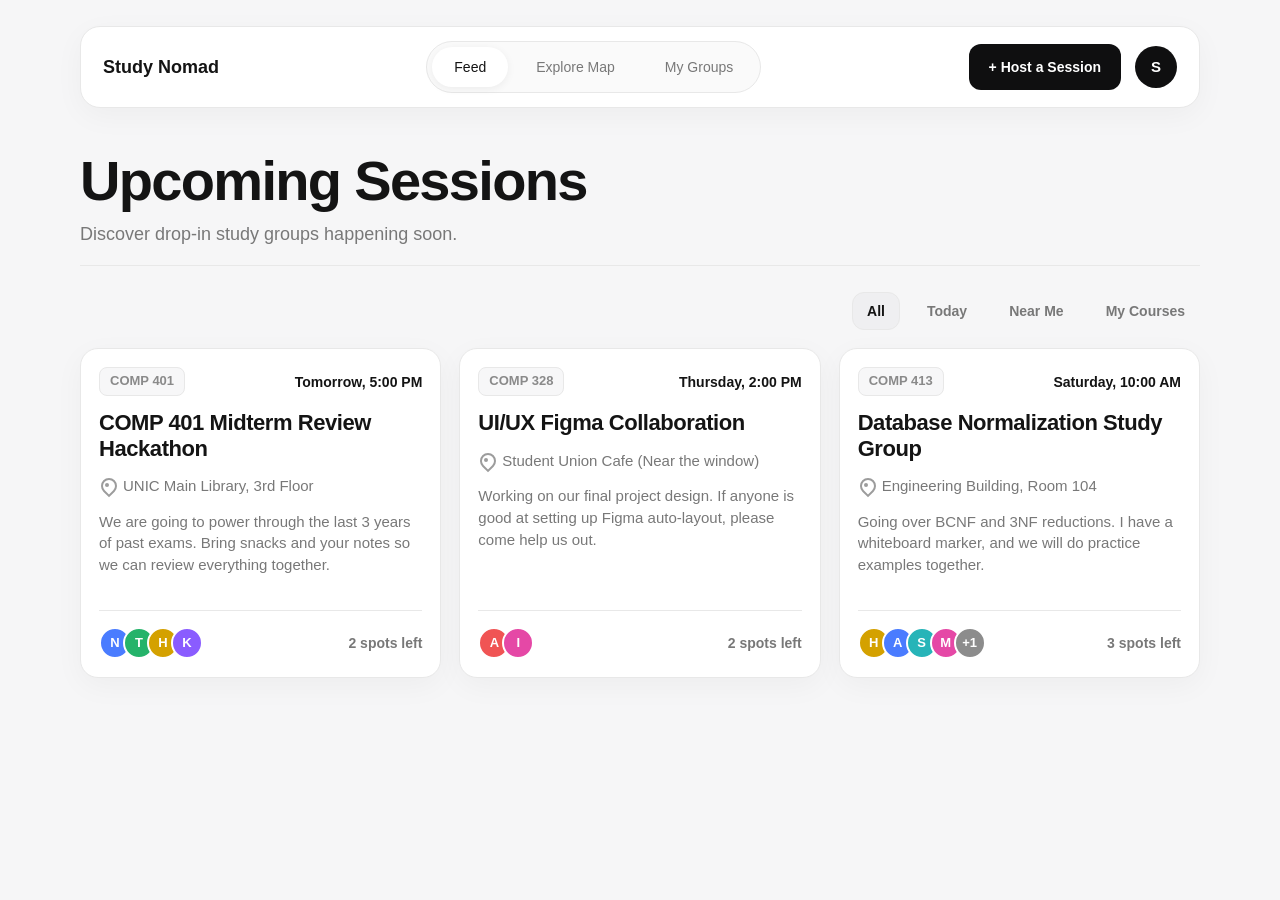
==== commit 3fc12dec: "Changes to Nav, added My groups" ====
--- a/HomePage.html
+++ b/HomePage.html
@@ -14,11 +14,12 @@
       <nav class="nav-center">
         <a class="nav-link active" href="HomePage.html">Feed</a>
         <a class="nav-link" href="ExplorePage.html">Explore Map</a>
+        <a class="nav-link" href="MyGroupsPage.html" id="nav-mygroups">My Groups</a>
       </nav>
 
       <div class="topbar-actions">
         <button class="host-btn">+ Host a Session</button>
-        <div class="avatar">S</div>
+        <div class="avatar" role="button" tabindex="0">S</div>
       </div>
     </header>
 
@@ -146,8 +147,14 @@
     <div id="no-results" style="display:none; text-align:center; padding:60px 20px; color:#787878; font-size:16px;">
       No sessions match this filter right now.
     </div>
+
   </div>
-
+    <div id="no-results" style="display:none; text-align:center; padding:60px 20px; color:#787878; font-size:16px;">
+      No sessions match this filter right now.
+    </div>
+  </div>
+
+  <script src="auth.js"></script>
   <script>
     function applyFilter(filter, btn) {
       // Update active button
@@ -186,6 +193,29 @@
 
       document.getElementById('no-results').style.display = visible === 0 ? 'block' : 'none';
     }
+        // ── Show joined badge on cards where user has joined ──
+    var joined = JSON.parse(localStorage.getItem('joinedGroups') || '[]');
+    joined.forEach(function(id) {
+      var card = document.querySelector('[data-id="' + id + '"] .session-card');
+      if (!card) return;
+      var footer = card.querySelector('.card-footer');
+      // Remove existing badge if any
+      var old = footer.querySelector('.joined-badge');
+      if (old) old.remove();
+      var badge = document.createElement('span');
+      badge.className = 'joined-badge';
+      badge.innerHTML = '✓ Joined';
+      // Insert before spots span
+      var spots = footer.querySelector('.spots');
+      footer.insertBefore(badge, spots);
+      spots.style.display = 'none';
+    });
+
+    // ── Update My Groups nav badge ──
+    if (joined.length > 0) {
+      var navLink = document.getElementById('nav-mygroups');
+      navLink.textContent = 'My Groups (' + joined.length + ')';
+    }
   </script>
 </body>
 </html>
--- a/style.css
+++ b/style.css
@@ -125,6 +125,57 @@
   font-size: 15px;
   font-weight: 700;
   flex-shrink: 0;
+  cursor: pointer;
+}
+
+/* =========================
+   AUTH MENU (logged-in)
+========================= */
+
+.auth-menu {
+  position: fixed;
+  min-width: 200px;
+  background: #fff;
+  border: 1px solid var(--line);
+  border-radius: 14px;
+  box-shadow: 0 14px 40px rgba(0, 0, 0, 0.14);
+  padding: 10px;
+  z-index: 1100;
+  display: none;
+}
+
+.auth-menu.open {
+  display: block;
+}
+
+.auth-menu h4 {
+  margin: 4px 0 10px;
+  font-size: 14px;
+}
+
+.auth-menu small {
+  color: var(--muted);
+  display: block;
+  margin-top: -6px;
+}
+
+.auth-menu button {
+  width: 100%;
+  text-align: left;
+  border: none;
+  background: transparent;
+  padding: 10px 8px;
+  border-radius: 10px;
+  cursor: pointer;
+  font-weight: 600;
+}
+
+.auth-menu button:hover {
+  background: #f4f4f5;
+}
+
+.auth-menu .logout {
+  color: #d14343;
 }
 
 /* =========================
@@ -556,6 +607,107 @@
 }
 
 /* =========================
+   AUTH MODAL
+========================= */
+
+.auth-overlay {
+  position: fixed;
+  inset: 0;
+  background: rgba(0, 0, 0, 0.35);
+  display: none;
+  align-items: center;
+  justify-content: center;
+  z-index: 1000;
+  padding: 18px;
+}
+
+.auth-overlay.open {
+  display: flex;
+}
+
+.auth-modal {
+  background: #fff;
+  border-radius: 18px;
+  border: 1px solid var(--line);
+  box-shadow: 0 18px 50px rgba(0, 0, 0, 0.16);
+  width: min(420px, 100%);
+  padding: 22px;
+  position: relative;
+  display: grid;
+  gap: 12px;
+}
+
+.auth-close {
+  position: absolute;
+  top: 12px;
+  right: 12px;
+  border: none;
+  background: transparent;
+  font-size: 22px;
+  cursor: pointer;
+  line-height: 1;
+}
+
+.auth-tabs {
+  display: grid;
+  grid-template-columns: repeat(2, 1fr);
+  gap: 10px;
+}
+
+.auth-tab {
+  border: 1px solid var(--line);
+  background: #fafafa;
+  padding: 10px 12px;
+  border-radius: 10px;
+  cursor: pointer;
+  font-weight: 700;
+}
+
+.auth-overlay[data-mode="login"] .auth-tab[data-tab="login"],
+.auth-overlay[data-mode="signup"] .auth-tab[data-tab="signup"] {
+  background: #111;
+  color: #fff;
+  border-color: #111;
+}
+
+.auth-field {
+  display: grid;
+  gap: 6px;
+  font-size: 13px;
+  color: var(--muted);
+}
+
+.auth-field input {
+  width: 100%;
+  border: 1px solid #d7d7d7;
+  border-radius: 10px;
+  padding: 10px 12px;
+  font-size: 15px;
+}
+
+.auth-primary {
+  border: none;
+  background: #111;
+  color: #fff;
+  border-radius: 12px;
+  padding: 12px 14px;
+  font-weight: 700;
+  cursor: pointer;
+}
+
+.auth-error {
+  color: #d14343;
+  min-height: 18px;
+  font-size: 13px;
+}
+
+.auth-note {
+  font-size: 12px;
+  color: var(--muted);
+  line-height: 1.5;
+}
+
+/* =========================
    RESPONSIVE
 ========================= */
 
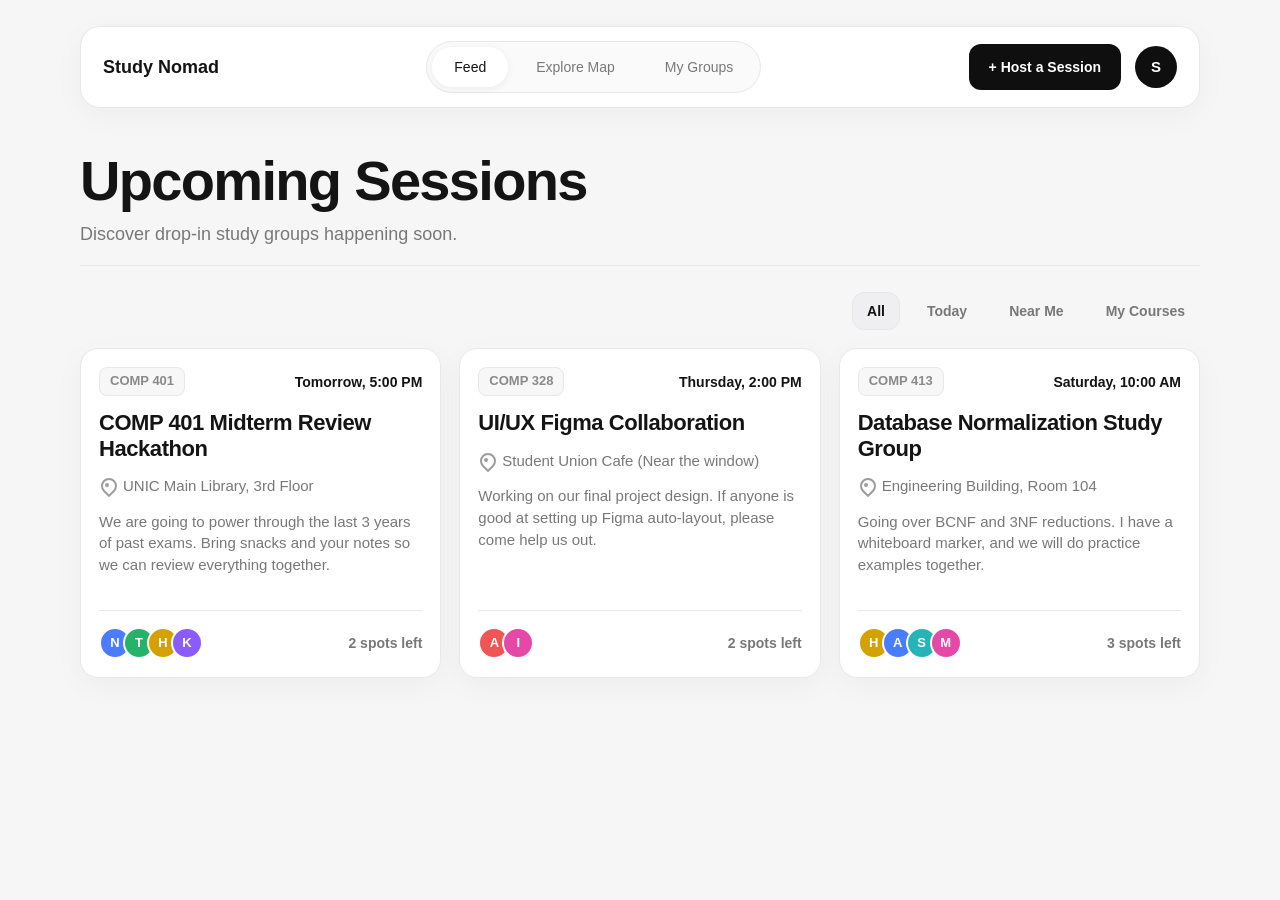
==== commit c6c3bb10: "Host a session added Now it's possible to create a session by yourself. Needed to be logged in. Bett" ====
--- a/HomePage.html
+++ b/HomePage.html
@@ -5,217 +5,111 @@
     <meta charset="UTF-8" />
     <meta name="viewport" content="width=device-width, initial-scale=1.0" />
     <title>Study Nomad - Home</title>
-</head>
-<body>
-  <div class="container">
-    <header class="topbar">
-      <a href="HomePage.html" class="brand">Study Nomad</a>
+  </head>
+  <body>
+    <div class="container">
+      <header class="topbar">
+        <a href="HomePage.html" class="brand">Study Nomad</a>
+        <nav class="nav-center">
+          <a class="nav-link active" href="HomePage.html">Feed</a>
+          <a class="nav-link" href="ExplorePage.html">Explore Map</a>
+          <a class="nav-link" href="MyGroupsPage.html" id="nav-mygroups">My Groups</a>
+        </nav>
+        <div class="topbar-actions">
+          <button class="host-btn">+ Host a Session</button>
+          <div class="avatar" role="button" tabindex="0">S</div>
+        </div>
+      </header>
 
-      <nav class="nav-center">
-        <a class="nav-link active" href="HomePage.html">Feed</a>
-        <a class="nav-link" href="ExplorePage.html">Explore Map</a>
-        <a class="nav-link" href="MyGroupsPage.html" id="nav-mygroups">My Groups</a>
-      </nav>
+      <section class="hero">
+        <h1>Upcoming Sessions</h1>
+        <p>Discover drop-in study groups happening soon.</p>
+        <hr class="hero-divider" />
+      </section>
 
-      <div class="topbar-actions">
-        <button class="host-btn">+ Host a Session</button>
-        <div class="avatar" role="button" tabindex="0">S</div>
+      <section class="filters">
+        <button class="filter-btn active" onclick="applyFilter('all', this)">All</button>
+        <button class="filter-btn" onclick="applyFilter('today', this)">Today</button>
+        <button class="filter-btn" onclick="applyFilter('near', this)">Near Me</button>
+        <button class="filter-btn" onclick="applyFilter('courses', this)">My Courses</button>
+      </section>
+
+      <main class="sessions-grid" id="sessions-grid"></main>
+      <div id="no-results" style="display:none; text-align:center; padding:60px 20px; color:#787878; font-size:16px;">
+        No sessions match this filter right now.
       </div>
-    </header>
-
-    <section class="hero">
-      <h1>Upcoming Sessions</h1>
-      <p>Discover drop-in study groups happening soon.</p>
-      <hr class="hero-divider" />
-    </section>
-
-    <section class="filters">
-      <button class="filter-btn active" onclick="applyFilter('all', this)">All</button>
-      <button class="filter-btn" onclick="applyFilter('today', this)">Today</button>
-      <button class="filter-btn" onclick="applyFilter('near', this)">Near Me</button>
-      <button class="filter-btn" onclick="applyFilter('courses', this)">My Courses</button>
-    </section>
-
-    <!--
-      Each card gets data attributes used by the filter:
-        data-day   : "today" | "tomorrow" | "thursday" | "saturday"
-        data-dist  : "near" | "far"   (near = on/adjacent to UNIC campus)
-        data-mine  : "true" | "false"  (true = matches the user's enrolled courses: COMP 401, COMP 413)
-    -->
-    <main class="sessions-grid" id="sessions-grid">
-
-      <a class="session-card-link" href="SessionDetail.html?id=1"
-         data-day="tomorrow" data-dist="near" data-mine="true">
-        <article class="session-card">
-          <div class="session-top">
-            <span class="tag">COMP 401</span>
-            <span class="time">Tomorrow, 5:00 PM</span>
-          </div>
-
-          <h2 class="session-title">COMP 401 Midterm Review Hackathon</h2>
-
-          <div class="location">
-            <span class="location-icon"></span>
-            <span>UNIC Main Library, 3rd Floor</span>
-          </div>
-
-          <p class="description">
-            We are going to power through the last 3 years of past exams. Bring snacks and your notes so we can review everything together.
-          </p>
-
-          <hr class="card-divider" />
-
-          <div class="card-footer">
-            <div class="avatars">
-              <div class="mini-avatar blue">N</div>
-              <div class="mini-avatar green">T</div>
-              <div class="mini-avatar yellow">H</div>
-              <div class="mini-avatar purple">K</div>
-            </div>
-            <span class="spots">2 spots left</span>
-          </div>
-        </article>
-      </a>
-
-      <a class="session-card-link" href="SessionDetail.html?id=2"
-         data-day="thursday" data-dist="near" data-mine="false">
-        <article class="session-card">
-          <div class="session-top">
-            <span class="tag">COMP 328</span>
-            <span class="time">Thursday, 2:00 PM</span>
-          </div>
-
-          <h2 class="session-title">UI/UX Figma Collaboration</h2>
-
-          <div class="location">
-            <span class="location-icon"></span>
-            <span>Student Union Cafe (Near the window)</span>
-          </div>
-
-          <p class="description">
-            Working on our final project design. If anyone is good at setting up Figma auto-layout, please come help us out.
-          </p>
-
-          <hr class="card-divider" />
-
-          <div class="card-footer">
-            <div class="avatars">
-              <div class="mini-avatar red">A</div>
-              <div class="mini-avatar pink">I</div>
-            </div>
-            <span class="spots">2 spots left</span>
-          </div>
-        </article>
-      </a>
-
-      <a class="session-card-link" href="SessionDetail.html?id=3"
-         data-day="saturday" data-dist="near" data-mine="true">
-        <article class="session-card">
-          <div class="session-top">
-            <span class="tag">COMP 413</span>
-            <span class="time">Saturday, 10:00 AM</span>
-          </div>
-
-          <h2 class="session-title">Database Normalization Study Group</h2>
-
-          <div class="location">
-            <span class="location-icon"></span>
-            <span>Engineering Building, Room 104</span>
-          </div>
-
-          <p class="description">
-            Going over BCNF and 3NF reductions. I have a whiteboard marker, and we will do practice examples together.
-          </p>
-
-          <hr class="card-divider" />
-
-          <div class="card-footer">
-            <div class="avatars">
-              <div class="mini-avatar yellow">H</div>
-              <div class="mini-avatar blue">A</div>
-              <div class="mini-avatar teal">S</div>
-              <div class="mini-avatar pink">M</div>
-              <div class="mini-avatar gray">+1</div>
-            </div>
-            <span class="spots">3 spots left</span>
-          </div>
-        </article>
-      </a>
-    </main>
-
-    <!-- Empty state shown when no cards match -->
-    <div id="no-results" style="display:none; text-align:center; padding:60px 20px; color:#787878; font-size:16px;">
-      No sessions match this filter right now.
     </div>
 
-  </div>
-    <div id="no-results" style="display:none; text-align:center; padding:60px 20px; color:#787878; font-size:16px;">
-      No sessions match this filter right now.
-    </div>
-  </div>
+    <script src="auth.js"></script>
+    <script>
+      var currentFilter = 'all';
 
-  <script src="auth.js"></script>
-  <script>
-    function applyFilter(filter, btn) {
-      // Update active button
-      document.querySelectorAll('.filter-btn').forEach(function(b) {
-        b.classList.remove('active');
-      });
-      btn.classList.add('active');
+      function renderSessionCard(s, joined) {
+        var avatars = (s.attendees || []).slice(0, 5).map(function(a) {
+          return '<div class="mini-avatar ' + a.color + '">' + a.initials + '</div>';
+        }).join('');
+        var right = joined.indexOf(s.id) > -1
+          ? '<span class="joined-badge">Joined</span>'
+          : '<span class="spots">' + s.spots + ' spots left</span>';
 
-      var cards = document.querySelectorAll('#sessions-grid .session-card-link');
-      var visible = 0;
+        return (
+          '<a class="session-card-link" href="SessionDetail.html?id=' + s.id + '" data-day="' + (s.day || 'today') + '" data-dist="' + (s.dist || 'near') + '" data-mine="' + (s.mine ? 'true' : 'false') + '">' +
+            '<article class="session-card">' +
+              '<div class="session-top"><span class="tag">' + s.tag + '</span><span class="time">' + s.time + '</span></div>' +
+              '<h2 class="session-title">' + s.title + '</h2>' +
+              '<div class="location"><span class="location-icon"></span><span>' + s.location + '</span></div>' +
+              '<p class="description">' + (s.description || s.about || '') + '</p>' +
+              '<hr class="card-divider" />' +
+              '<div class="card-footer"><div class="avatars">' + avatars + '</div>' + right + '</div>' +
+            '</article>' +
+          '</a>'
+        );
+      }
 
-      // Get today's day name (lowercase)
-      var days = ['sunday','monday','tuesday','wednesday','thursday','friday','saturday'];
-      var todayName = days[new Date().getDay()];
+      function renderFeed() {
+        var sessions = window.StudyNomad.getSessions();
+        var joined = window.StudyNomad.getJoined();
+        document.getElementById('sessions-grid').innerHTML = sessions.map(function(s) {
+          return renderSessionCard(s, joined);
+        }).join('');
+        applyFilter(currentFilter, document.querySelector('.filter-btn.active'));
+      }
 
-      cards.forEach(function(card) {
-        var show = false;
-        var day   = card.getAttribute('data-day');
-        var dist  = card.getAttribute('data-dist');
-        var mine  = card.getAttribute('data-mine');
+      function applyFilter(filter, btn) {
+        currentFilter = filter;
+        document.querySelectorAll('.filter-btn').forEach(function(b) { b.classList.remove('active'); });
+        if (btn) btn.classList.add('active');
 
-        if (filter === 'all') {
-          show = true;
-        } else if (filter === 'today') {
-          // "today" data-day OR the day name matches today
-          show = (day === 'today' || day === todayName);
-        } else if (filter === 'near') {
-          show = (dist === 'near');
-        } else if (filter === 'courses') {
-          show = (mine === 'true');
-        }
+        var cards = document.querySelectorAll('#sessions-grid .session-card-link');
+        var visible = 0;
+        var days = ['sunday','monday','tuesday','wednesday','thursday','friday','saturday'];
+        var todayName = days[new Date().getDay()];
 
-        card.style.display = show ? 'block' : 'none';
-        if (show) visible++;
-      });
+        cards.forEach(function(card) {
+          var day = card.getAttribute('data-day');
+          var dist = card.getAttribute('data-dist');
+          var mine = card.getAttribute('data-mine');
+          var show = filter === 'all'
+            || (filter === 'today' && (day === 'today' || day === todayName))
+            || (filter === 'near' && dist === 'near')
+            || (filter === 'courses' && mine === 'true');
+          card.style.display = show ? 'block' : 'none';
+          if (show) visible++;
+        });
 
-      document.getElementById('no-results').style.display = visible === 0 ? 'block' : 'none';
-    }
-        // ── Show joined badge on cards where user has joined ──
-    var joined = JSON.parse(localStorage.getItem('joinedGroups') || '[]');
-    joined.forEach(function(id) {
-      var card = document.querySelector('[data-id="' + id + '"] .session-card');
-      if (!card) return;
-      var footer = card.querySelector('.card-footer');
-      // Remove existing badge if any
-      var old = footer.querySelector('.joined-badge');
-      if (old) old.remove();
-      var badge = document.createElement('span');
-      badge.className = 'joined-badge';
-      badge.innerHTML = '✓ Joined';
-      // Insert before spots span
-      var spots = footer.querySelector('.spots');
-      footer.insertBefore(badge, spots);
-      spots.style.display = 'none';
-    });
+        document.getElementById('no-results').style.display = visible === 0 ? 'block' : 'none';
+      }
 
-    // ── Update My Groups nav badge ──
-    if (joined.length > 0) {
-      var navLink = document.getElementById('nav-mygroups');
-      navLink.textContent = 'My Groups (' + joined.length + ')';
-    }
-  </script>
-</body>
+      function boot() {
+        window.addEventListener('sn:sessions-updated', renderFeed);
+        window.addEventListener('sn:host-created', function() {
+          window.location.href = 'MyGroupsPage.html';
+        });
+        renderFeed();
+      }
+
+      if (window.StudyNomad) boot();
+      else window.addEventListener('sn:ready', boot, { once: true });
+    </script>
+  </body>
 </html>
--- a/style.css
+++ b/style.css
@@ -707,6 +707,59 @@
   line-height: 1.5;
 }
 
+.joined-badge {
+  display: inline-flex;
+  align-items: center;
+  justify-content: center;
+  min-height: 26px;
+  padding: 4px 10px;
+  border-radius: 999px;
+  font-size: 12px;
+  font-weight: 700;
+  background: #ecf7ef;
+  color: #1f8a41;
+  border: 1px solid #cfead7;
+}
+
+.leave-btn {
+  border: 1px solid #e5c8c8;
+  background: #fff5f5;
+  color: #a53636;
+  border-radius: 10px;
+  padding: 8px 12px;
+  font-size: 13px;
+  font-weight: 700;
+  cursor: pointer;
+}
+
+.mygroups-grid {
+  display: grid;
+  grid-template-columns: repeat(2, 1fr);
+  gap: 18px;
+}
+
+.mygroups-empty {
+  background: #fff;
+  border: 1px solid var(--line);
+  border-radius: 18px;
+  box-shadow: var(--shadow);
+  padding: 32px;
+}
+
+.mygroups-empty h2 {
+  font-size: 28px;
+  margin-bottom: 8px;
+}
+
+.mygroups-empty p {
+  color: var(--muted);
+  margin-bottom: 14px;
+}
+
+.mygroups-empty a {
+  font-weight: 700;
+}
+
 /* =========================
    RESPONSIVE
 ========================= */
